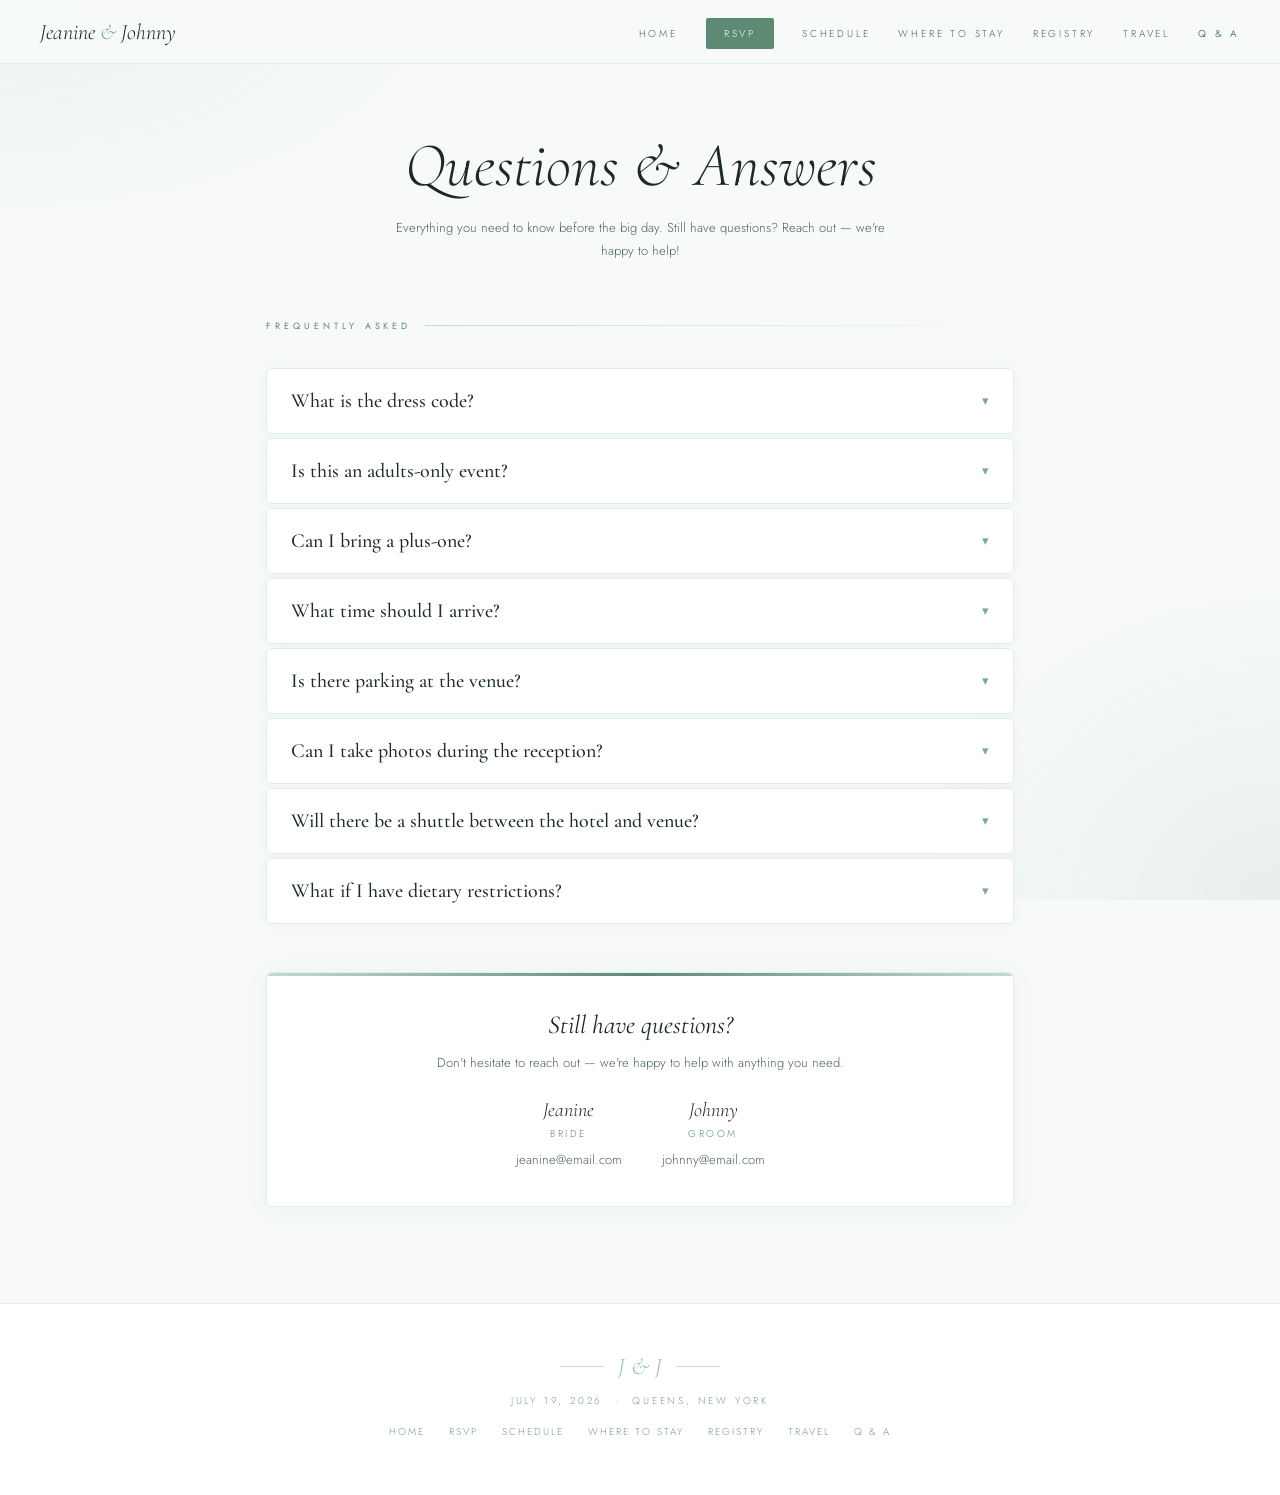
==== qa.html @ b4da9b95 "Add files via upload" ====
<!DOCTYPE html>
<html lang="en">
<head>
<meta charset="UTF-8">
<meta name="viewport" content="width=device-width, initial-scale=1.0">
<title>Q&amp;A — Jeanine & Johnny</title>
<link href="https://fonts.googleapis.com/css2?family=Cormorant+Garamond:ital,wght@0,300;0,400;0,500;1,300;1,400;1,500&family=Cinzel:wght@400;500&family=Jost:wght@300;400;500&display=swap" rel="stylesheet">
<link rel="stylesheet" href="style.css">
</head>
<body>

<nav class="nav">
  <a class="nav-logo" href="index.html">Jeanine <span>&</span> Johnny</a>
  <ul class="nav-links" id="navLinks">
    <li><a href="index.html">Home</a></li>
    <li><a href="rsvp.html" class="nav-rsvp-btn">RSVP</a></li>
    <li><a href="schedule.html">Schedule</a></li>
    <li><a href="stay.html">Where to Stay</a></li>
    <li><a href="registry.html">Registry</a></li>
    <li><a href="travel.html">Travel</a></li>
    <li><a href="qa.html" class="active">Q &amp; A</a></li>
  </ul>
  <button class="nav-toggle" onclick="toggleNav()" aria-label="Menu">
    <span></span><span></span><span></span>
  </button>
</nav>

<div class="page-wrap">
<div class="inner">

  <div class="page-header anim">
    <h1>Questions &amp; Answers</h1>
    <p>Everything you need to know before the big day. Still have questions? Reach out — we're happy to help!</p>
  </div>

  <p class="sec-label">Frequently Asked</p>

  <div class="qa-list anim anim-d1">

    <div class="qa-item">
      <button class="qa-q" onclick="toggleQA(this)">
        What is the dress code?
        <span class="qa-chevron">▾</span>
      </button>
      <div class="qa-a">Cocktail attire. Think elegant and celebratory — suits, dresses, or dressy separates are all perfect. We encourage you to dress up and celebrate with us!</div>
    </div>

    <div class="qa-item">
      <button class="qa-q" onclick="toggleQA(this)">
        Is this an adults-only event?
        <span class="qa-chevron">▾</span>
      </button>
      <div class="qa-a">Yes, this will be an adults-only reception. While we love your little ones, we ask that guests make childcare arrangements for the evening so everyone can fully enjoy the celebration.</div>
    </div>

    <div class="qa-item">
      <button class="qa-q" onclick="toggleQA(this)">
        Can I bring a plus-one?
        <span class="qa-chevron">▾</span>
      </button>
      <div class="qa-a">Due to venue capacity, we are only able to accommodate guests who are listed on the invitation. If you have questions about your invitation, please reach out to us directly.</div>
    </div>

    <div class="qa-item">
      <button class="qa-q" onclick="toggleQA(this)">
        What time should I arrive?
        <span class="qa-chevron">▾</span>
      </button>
      <div class="qa-a">Cocktail hour begins at 5:30 PM. We suggest arriving a few minutes early to park and get settled before the fun begins!</div>
    </div>

    <div class="qa-item">
      <button class="qa-q" onclick="toggleQA(this)">
        Is there parking at the venue?
        <span class="qa-chevron">▾</span>
      </button>
      <div class="qa-a">Yes! Russo's on the Bay has ample complimentary parking on-site. Valet service may also be available — we'll update this page with details closer to the date.</div>
    </div>

    <div class="qa-item">
      <button class="qa-q" onclick="toggleQA(this)">
        Can I take photos during the reception?
        <span class="qa-chevron">▾</span>
      </button>
      <div class="qa-a">Absolutely! We would love for you to capture memories and share them with us. We'll be setting up a way for guests to share photos after the wedding — stay tuned for details.</div>
    </div>

    <div class="qa-item">
      <button class="qa-q" onclick="toggleQA(this)">
        Will there be a shuttle between the hotel and venue?
        <span class="qa-chevron">▾</span>
      </button>
      <div class="qa-a">We're looking into shuttle arrangements between the Hyatt and Russo's on the Bay and will update this page as soon as details are confirmed. In the meantime, Uber and Lyft are very reliable in the area.</div>
    </div>

    <div class="qa-item">
      <button class="qa-q" onclick="toggleQA(this)">
        What if I have dietary restrictions?
        <span class="qa-chevron">▾</span>
      </button>
      <div class="qa-a">Please note any dietary restrictions or allergies in your RSVP form and we will do our best to accommodate you. Don't hesitate to reach out if you have specific concerns.</div>
    </div>

  </div>

  <div class="card anim anim-d2" style="text-align:center;padding:36px 32px;">
    <h3 style="font-family:'Cormorant Garamond',serif;font-size:26px;font-weight:400;font-style:italic;color:var(--text-dark);margin-bottom:12px;">Still have questions?</h3>
    <p style="font-size:13px;color:var(--text-mid);line-height:1.75;margin-bottom:24px;">Don't hesitate to reach out — we're happy to help with anything you need.</p>
    <div style="display:flex;justify-content:center;gap:40px;flex-wrap:wrap;">
      <div style="text-align:center;">
        <span style="font-family:'Cormorant Garamond',serif;font-size:20px;font-style:italic;color:var(--text-dark);display:block;margin-bottom:4px;">Jeanine</span>
        <span style="font-size:10px;letter-spacing:.25em;text-transform:uppercase;color:var(--eucalyptus);display:block;margin-bottom:6px;">Bride</span>
        <!-- Replace with real email -->
        <a href="mailto:jeanine@email.com" style="font-size:13px;color:var(--text-mid);text-decoration:none;">jeanine@email.com</a>
      </div>
      <div style="text-align:center;">
        <span style="font-family:'Cormorant Garamond',serif;font-size:20px;font-style:italic;color:var(--text-dark);display:block;margin-bottom:4px;">Johnny</span>
        <span style="font-size:10px;letter-spacing:.25em;text-transform:uppercase;color:var(--eucalyptus);display:block;margin-bottom:6px;">Groom</span>
        <!-- Replace with real email -->
        <a href="mailto:johnny@email.com" style="font-size:13px;color:var(--text-mid);text-decoration:none;">johnny@email.com</a>
      </div>
    </div>
  </div>

</div>
</div>

<footer class="site-footer">
  <div class="footer-mark">
    <div class="footer-line"></div>
    <span class="footer-initials">J &amp; J</span>
    <div class="footer-line"></div>
  </div>
  <p class="footer-text">July 19, 2026 &nbsp;·&nbsp; Queens, New York</p>
  <div class="footer-links">
    <a href="index.html">Home</a>
    <a href="rsvp.html">RSVP</a>
    <a href="schedule.html">Schedule</a>
    <a href="stay.html">Where to Stay</a>
    <a href="registry.html">Registry</a>
    <a href="travel.html">Travel</a>
    <a href="qa.html">Q &amp; A</a>
  </div>
</footer>

<script>
function toggleNav(){document.getElementById('navLinks').classList.toggle('open');}
function toggleQA(btn) {
  const item = btn.closest('.qa-item');
  const wasOpen = item.classList.contains('open');
  document.querySelectorAll('.qa-item').forEach(i => i.classList.remove('open'));
  if (!wasOpen) item.classList.add('open');
}
</script>
</body>
</html>
---- style.css ----
/* ═══════════════════════════════════════
   TOKENS & RESET
═══════════════════════════════════════ */
*, *::before, *::after { box-sizing: border-box; margin: 0; padding: 0; }
html { scroll-behavior: smooth; }

:root {
  --white:            #ffffff;
  --off-white:        #f7faf8;
  --eucalyptus:       #5c8a72;
  --eucalyptus-light: #7aab8f;
  --eucalyptus-pale:  #c4dbd0;
  --eucalyptus-mist:  #e4eeea;
  --eucalyptus-deep:  #3b6650;
  --willow:           #a3c4b0;
  --moss:             #8fb09a;
  --pewter:           #6e8c7c;
  --text-dark:        #1c2b22;
  --text-mid:         #4a6357;
  --text-light:       #7a9e8c;
  --nav-h:            64px;
}

body {
  background: var(--off-white);
  color: var(--text-dark);
  font-family: 'Jost', sans-serif;
  font-weight: 300;
  overflow-x: hidden;
  min-height: 100vh;
}

body::before {
  content: '';
  position: fixed;
  inset: 0;
  background:
    radial-gradient(ellipse 65% 45% at 0% 0%, rgba(92,138,114,0.07) 0%, transparent 55%),
    radial-gradient(ellipse 55% 65% at 100% 100%, rgba(92,138,114,0.09) 0%, transparent 55%);
  pointer-events: none;
  z-index: 0;
}

/* ═══════════════════════════════════════
   NAV
═══════════════════════════════════════ */
.nav {
  position: fixed;
  top: 0; left: 0; right: 0;
  height: var(--nav-h);
  background: rgba(247,250,248,0.95);
  backdrop-filter: blur(12px);
  border-bottom: 1px solid var(--eucalyptus-mist);
  display: flex;
  align-items: center;
  justify-content: space-between;
  padding: 0 40px;
  z-index: 100;
}
.nav-logo {
  font-family: 'Cormorant Garamond', serif;
  font-style: italic;
  font-size: 22px;
  color: var(--text-dark);
  text-decoration: none;
}
.nav-logo span { color: var(--eucalyptus-light); }
.nav-links {
  display: flex;
  gap: 28px;
  list-style: none;
  align-items: center;
}
.nav-links a {
  font-size: 10px;
  letter-spacing: 0.28em;
  text-transform: uppercase;
  color: var(--text-mid);
  text-decoration: none;
  transition: color 0.2s;
}
.nav-links a:hover { color: var(--eucalyptus); }
.nav-links a.active { color: var(--eucalyptus); font-weight: 400; }
.nav-rsvp-btn {
  background: var(--eucalyptus) !important;
  color: var(--white) !important;
  padding: 8px 18px !important;
  border-radius: 2px;
  transition: background 0.2s !important;
  letter-spacing: 0.28em;
}
.nav-rsvp-btn:hover { background: var(--eucalyptus-deep) !important; }

.nav-toggle {
  display: none;
  flex-direction: column;
  gap: 5px;
  cursor: pointer;
  background: none;
  border: none;
  padding: 4px;
}
.nav-toggle span { display: block; width: 22px; height: 1.5px; background: var(--text-dark); transition: all 0.3s; }

/* ═══════════════════════════════════════
   SHARED LAYOUT
═══════════════════════════════════════ */
.page-wrap {
  position: relative;
  z-index: 1;
  padding-top: var(--nav-h);
}
.inner {
  max-width: 820px;
  margin: 0 auto;
  padding: 64px 36px 96px;
}

.sec-label {
  font-size: 9px;
  font-weight: 400;
  letter-spacing: 0.44em;
  text-transform: uppercase;
  color: var(--eucalyptus);
  margin-bottom: 36px;
  display: flex;
  align-items: center;
  gap: 14px;
}
.sec-label::after {
  content: '';
  flex: 1;
  height: 1px;
  background: linear-gradient(to right, var(--eucalyptus-pale), transparent);
}

.ornament-divider {
  display: flex;
  align-items: center;
  gap: 14px;
  margin: 0 auto;
}
.ornament-divider::before { content:''; flex:1; height:1px; background: linear-gradient(to right, transparent, var(--eucalyptus-pale)); }
.ornament-divider::after  { content:''; flex:1; height:1px; background: linear-gradient(to left,  transparent, var(--eucalyptus-pale)); }
.ornament-divider .orn { font-family:'Cormorant Garamond',serif; font-size:18px; color:var(--eucalyptus-light); opacity:.8; }

/* ═══════════════════════════════════════
   CARDS
═══════════════════════════════════════ */
.card {
  background: var(--white);
  border: 1px solid var(--eucalyptus-mist);
  border-radius: 6px;
  padding: 28px 24px;
  position: relative;
  overflow: hidden;
  box-shadow: 0 2px 24px rgba(92,138,114,0.07);
}
.card::before {
  content:'';
  position:absolute;
  top:0; left:0; right:0;
  height:3px;
  background: linear-gradient(to right, var(--eucalyptus-pale), var(--eucalyptus), var(--eucalyptus-pale));
}
.card-icon { font-size:22px; margin-bottom:12px; display:block; }
.card-title { font-family:'Cormorant Garamond',serif; font-size:21px; font-weight:500; margin-bottom:10px; color:var(--text-dark); }
.card-text { font-size:13px; line-height:1.78; color:var(--text-mid); }
.card-text strong { font-weight:400; color:var(--eucalyptus-deep); font-style:italic; }
.card-note { margin-top:10px; font-size:11.5px; font-style:italic; color:var(--text-light); }

/* ═══════════════════════════════════════
   BUTTONS
═══════════════════════════════════════ */
.btn {
  display: inline-block;
  font-size: 10px;
  letter-spacing: 0.3em;
  text-transform: uppercase;
  background: var(--eucalyptus);
  color: var(--white);
  padding: 13px 32px;
  border-radius: 2px;
  border: none;
  cursor: pointer;
  text-decoration: none;
  transition: background 0.2s, transform 0.15s;
  font-family: 'Jost', sans-serif;
}
.btn:hover { background: var(--eucalyptus-deep); transform: translateY(-1px); }
.btn-outline {
  background: transparent;
  border: 1px solid var(--eucalyptus-pale);
  color: var(--eucalyptus);
}
.btn-outline:hover { background: var(--eucalyptus-mist); }

/* ═══════════════════════════════════════
   FOOTER
═══════════════════════════════════════ */
.site-footer {
  text-align: center;
  padding: 48px 36px 56px;
  border-top: 1px solid var(--eucalyptus-mist);
  background: var(--white);
  position: relative;
  z-index: 1;
}
.footer-mark { display:flex; align-items:center; justify-content:center; gap:14px; margin-bottom:12px; }
.footer-line  { width:44px; height:1px; background:var(--eucalyptus-pale); }
.footer-initials { font-family:'Cormorant Garamond',serif; font-style:italic; font-size:24px; color:var(--eucalyptus-light); opacity:.75; }
.footer-text { font-size:10px; letter-spacing:.28em; text-transform:uppercase; color:var(--text-light); margin-bottom:16px; }
.footer-links { display:flex; justify-content:center; gap:24px; flex-wrap:wrap; }
.footer-links a { font-size:10px; letter-spacing:.2em; text-transform:uppercase; color:var(--text-light); text-decoration:none; transition:color .2s; }
.footer-links a:hover { color:var(--eucalyptus); }

/* ═══════════════════════════════════════
   ANIMATIONS
═══════════════════════════════════════ */
@keyframes fadeUp {
  from { opacity:0; transform:translateY(20px); }
  to   { opacity:1; transform:translateY(0); }
}
.anim    { animation: fadeUp 0.8s ease both; }
.anim-d1 { animation-delay:.12s; }
.anim-d2 { animation-delay:.24s; }
.anim-d3 { animation-delay:.36s; }
.anim-d4 { animation-delay:.48s; }
.anim-d5 { animation-delay:.60s; }

/* ═══════════════════════════════════════
   TIMELINE
═══════════════════════════════════════ */
.timeline { position:relative; margin-bottom:64px; }
.timeline::before {
  content:'';
  position:absolute; left:116px; top:0; bottom:0;
  width:1px;
  background:linear-gradient(to bottom, transparent, var(--eucalyptus-pale) 8%, var(--eucalyptus-pale) 92%, transparent);
}
.tl-item { display:flex; align-items:flex-start; margin-bottom:44px; }
.tl-time { width:104px; padding-right:12px; text-align:right; flex-shrink:0; padding-top:3px; }
.t-main { font-family:'Cormorant Garamond',serif; font-size:20px; color:var(--eucalyptus); display:block; line-height:1; }
.t-sub  { font-size:9px; letter-spacing:.15em; text-transform:uppercase; color:var(--text-light); display:block; margin-top:3px; }
.tl-dot { width:25px; flex-shrink:0; display:flex; justify-content:center; padding-top:7px; position:relative; z-index:1; }
.dot    { width:9px; height:9px; border-radius:50%; background:var(--white); border:1.5px solid var(--eucalyptus-light); box-shadow:0 0 0 3px rgba(92,138,114,0.12); }
.tl-item.featured .dot { background:var(--eucalyptus); border-color:var(--eucalyptus); box-shadow:0 0 0 4px rgba(92,138,114,0.2); }
.tl-content { flex:1; padding-left:22px; }
.tl-tag { display:inline-block; font-size:9px; letter-spacing:.3em; text-transform:uppercase; color:var(--white); background:var(--moss); padding:3px 11px; border-radius:20px; margin-bottom:9px; }
.tl-title { font-family:'Cormorant Garamond',serif; font-size:25px; font-weight:500; line-height:1.2; margin-bottom:7px; color:var(--text-dark); }
.tl-item.featured .tl-title { font-size:29px; color:var(--eucalyptus-deep); }
.tl-desc  { font-size:13px; line-height:1.75; color:var(--text-mid); margin-bottom:10px; }
.tl-loc   { display:inline-flex; align-items:flex-start; gap:6px; font-size:12px; color:var(--pewter); line-height:1.55; }
.tl-loc svg { flex-shrink:0; margin-top:2px; }

/* ═══════════════════════════════════════
   RSVP FORM
═══════════════════════════════════════ */
.rsvp-wrap { max-width:600px; margin:0 auto; padding:64px 36px 96px; }
.rsvp-header { text-align:center; margin-bottom:52px; }
.rsvp-header h1 { font-family:'Cormorant Garamond',serif; font-size:clamp(42px,8vw,62px); font-weight:300; font-style:italic; color:var(--text-dark); margin-bottom:16px; }
.rsvp-header p { font-size:13px; line-height:1.75; color:var(--text-mid); }
.rsvp-header .deadline { display:inline-block; margin-top:14px; font-family:'Cinzel',serif; font-size:11px; letter-spacing:.2em; color:var(--eucalyptus-deep); background:var(--eucalyptus-mist); padding:6px 16px; border-radius:2px; }

.rsvp-form { display:flex; flex-direction:column; gap:22px; }
.form-group { display:flex; flex-direction:column; gap:7px; }
.form-group label { font-size:9px; letter-spacing:.35em; text-transform:uppercase; color:var(--eucalyptus); }
.form-group input,
.form-group select,
.form-group textarea {
  width:100%; padding:13px 16px;
  border:1px solid var(--eucalyptus-pale);
  border-radius:4px;
  background:var(--white);
  font-family:'Jost',sans-serif;
  font-size:14px; font-weight:300;
  color:var(--text-dark);
  outline:none;
  transition:border-color .2s, box-shadow .2s;
  appearance:none;
  -webkit-appearance:none;
}
.form-group input:focus,
.form-group select:focus,
.form-group textarea:focus { border-color:var(--eucalyptus-light); box-shadow:0 0 0 3px rgba(92,138,114,0.1); }
.form-group textarea { resize:vertical; min-height:90px; }
.form-row { display:grid; grid-template-columns:1fr 1fr; gap:16px; }
.form-hint { font-size:11px; color:var(--text-light); font-style:italic; }

.radio-group { display:flex; gap:14px; flex-wrap:wrap; }
.radio-option { display:flex; align-items:center; gap:9px; padding:11px 20px; border:1px solid var(--eucalyptus-pale); border-radius:4px; cursor:pointer; font-size:13px; color:var(--text-mid); transition:all .2s; user-select:none; background:var(--white); }
.radio-option input[type=radio] { display:none; }
.radio-option.selected { border-color:var(--eucalyptus); background:var(--eucalyptus-mist); color:var(--eucalyptus-deep); }
.radio-dot { width:10px; height:10px; border-radius:50%; border:1.5px solid var(--eucalyptus-pale); flex-shrink:0; transition:all .2s; }
.radio-option.selected .radio-dot { background:var(--eucalyptus); border-color:var(--eucalyptus); }

.guest-fields { display:none; flex-direction:column; gap:22px; }
.guest-fields.visible { display:flex; }
.rsvp-submit-row { text-align:center; padding-top:8px; }
.rsvp-submit-row .btn { width:100%; padding:16px; font-size:11px; letter-spacing:.35em; }

.rsvp-success { display:none; text-align:center; padding:60px 20px; }
.rsvp-success.visible { display:block; }
.rsvp-success .success-icon { font-size:48px; margin-bottom:24px; }
.rsvp-success h2 { font-family:'Cormorant Garamond',serif; font-size:36px; font-style:italic; font-weight:300; color:var(--text-dark); margin-bottom:14px; }
.rsvp-success p { font-size:14px; color:var(--text-mid); line-height:1.75; }

/* ═══════════════════════════════════════
   Q&A
═══════════════════════════════════════ */
.qa-list { display:flex; flex-direction:column; gap:4px; margin-bottom:48px; }
.qa-item { background:var(--white); border:1px solid var(--eucalyptus-mist); border-radius:6px; overflow:hidden; box-shadow:0 1px 12px rgba(92,138,114,0.05); }
.qa-q { width:100%; text-align:left; padding:20px 24px; background:none; border:none; cursor:pointer; display:flex; justify-content:space-between; align-items:center; gap:16px; font-family:'Cormorant Garamond',serif; font-size:20px; font-weight:500; color:var(--text-dark); transition:color .2s; }
.qa-q:hover { color:var(--eucalyptus-deep); }
.qa-chevron { font-size:13px; color:var(--eucalyptus-light); transition:transform .3s; flex-shrink:0; }
.qa-item.open .qa-chevron { transform:rotate(180deg); }
.qa-a { max-height:0; overflow:hidden; transition:max-height .35s ease, padding .35s ease; padding:0 24px; font-size:13.5px; line-height:1.8; color:var(--text-mid); }
.qa-item.open .qa-a { max-height:300px; padding:0 24px 20px; }

/* ═══════════════════════════════════════
   PAGE HEADERS
═══════════════════════════════════════ */
.page-header { text-align:center; margin-bottom:56px; }
.page-header h1 { font-family:'Cormorant Garamond',serif; font-size:clamp(40px,7vw,62px); font-weight:300; font-style:italic; color:var(--text-dark); margin-bottom:14px; }
.page-header p { font-size:13px; line-height:1.75; color:var(--text-mid); max-width:520px; margin:0 auto; }

/* ═══════════════════════════════════════
   STAY PAGE
═══════════════════════════════════════ */
.stay-featured { background:var(--white); border:1px solid var(--eucalyptus-mist); border-radius:8px; padding:36px 32px; position:relative; overflow:hidden; box-shadow:0 4px 32px rgba(92,138,114,0.09); margin-bottom:32px; }
.stay-featured::before { content:''; position:absolute; top:0; left:0; right:0; height:4px; background:linear-gradient(to right, var(--eucalyptus-pale), var(--eucalyptus), var(--eucalyptus-pale)); }
.stay-badge { display:inline-block; font-size:9px; letter-spacing:.35em; text-transform:uppercase; color:var(--white); background:var(--eucalyptus); padding:4px 12px; border-radius:20px; margin-bottom:12px; }
.stay-featured h2 { font-family:'Cormorant Garamond',serif; font-size:28px; font-weight:500; color:var(--text-dark); margin-bottom:8px; }
.stay-address { font-size:13px; color:var(--text-mid); line-height:1.65; margin-bottom:14px; }
.stay-perks { list-style:none; display:flex; flex-direction:column; gap:7px; margin-bottom:20px; }
.stay-perks li { font-size:13px; color:var(--text-mid); display:flex; align-items:center; gap:9px; }
.stay-perks li::before { content:''; width:5px; height:5px; border-radius:50%; background:var(--eucalyptus-light); flex-shrink:0; }
.stay-alt-grid { display:grid; grid-template-columns:1fr 1fr; gap:18px; margin-bottom:32px; }
.stay-alt-card { background:var(--white); border:1px solid var(--eucalyptus-mist); border-radius:6px; padding:24px 22px; box-shadow:0 2px 16px rgba(92,138,114,0.06); }
.stay-alt-card h3 { font-family:'Cormorant Garamond',serif; font-size:20px; font-weight:500; color:var(--text-dark); margin-bottom:6px; }
.stay-alt-card .stay-dist { font-size:10px; letter-spacing:.2em; text-transform:uppercase; color:var(--eucalyptus); margin-bottom:10px; display:block; }
.stay-alt-card p { font-size:12.5px; color:var(--text-mid); line-height:1.7; }
.info-note { background:var(--eucalyptus-mist); border:1px solid var(--eucalyptus-pale); border-radius:6px; padding:20px 24px; font-size:13px; line-height:1.75; color:var(--text-mid); display:flex; gap:14px; align-items:flex-start; }
.info-note-icon { font-size:20px; flex-shrink:0; margin-top:1px; }

/* ═══════════════════════════════════════
   REGISTRY
═══════════════════════════════════════ */
.registry-note { background:var(--eucalyptus-mist); border-left:3px solid var(--eucalyptus); border-radius:0 4px 4px 0; padding:18px 22px; font-size:13px; line-height:1.75; color:var(--text-mid); margin-bottom:36px; font-style:italic; }
.registry-grid { display:grid; grid-template-columns:repeat(3,1fr); gap:20px; margin-bottom:40px; }
.registry-card { background:var(--white); border:1px solid var(--eucalyptus-mist); border-radius:6px; padding:32px 22px; text-align:center; box-shadow:0 2px 20px rgba(92,138,114,0.06); display:flex; flex-direction:column; align-items:center; gap:14px; transition:transform .2s, box-shadow .2s; }
.registry-card:hover { transform:translateY(-3px); box-shadow:0 6px 32px rgba(92,138,114,0.12); }
.registry-card .reg-logo { font-size:32px; }
.registry-card h3 { font-family:'Cormorant Garamond',serif; font-size:20px; font-weight:500; color:var(--text-dark); }
.registry-card p { font-size:12.5px; color:var(--text-mid); line-height:1.7; }
.registry-cash { background:var(--white); border:1px solid var(--eucalyptus-mist); border-radius:6px; padding:32px; display:grid; grid-template-columns:1fr 1fr; gap:28px; align-items:center; box-shadow:0 2px 20px rgba(92,138,114,0.06); }
.registry-cash h3 { font-family:'Cormorant Garamond',serif; font-size:24px; font-weight:500; color:var(--text-dark); margin-bottom:10px; }
.registry-cash p { font-size:13px; color:var(--text-mid); line-height:1.75; }
.registry-cash-visual { display:flex; justify-content:center; align-items:center; font-size:56px; opacity:.6; }

/* ═══════════════════════════════════════
   TRAVEL
═══════════════════════════════════════ */
.travel-venues { display:grid; grid-template-columns:1fr 1fr; gap:20px; margin-bottom:36px; }
.venue-card { background:var(--white); border:1px solid var(--eucalyptus-mist); border-radius:6px; padding:28px 24px; box-shadow:0 2px 20px rgba(92,138,114,0.06); position:relative; overflow:hidden; }
.venue-card::before { content:''; position:absolute; top:0; left:0; right:0; height:3px; background:linear-gradient(to right, var(--eucalyptus-pale), var(--eucalyptus), var(--eucalyptus-pale)); }
.venue-card .venue-type { font-size:9px; letter-spacing:.35em; text-transform:uppercase; color:var(--eucalyptus); margin-bottom:8px; display:block; }
.venue-card h3 { font-family:'Cormorant Garamond',serif; font-size:21px; font-weight:500; color:var(--text-dark); margin-bottom:8px; }
.venue-card address { font-style:normal; font-size:12.5px; color:var(--text-mid); line-height:1.7; margin-bottom:14px; }
.travel-grid { display:grid; grid-template-columns:1fr 1fr; gap:20px; margin-bottom:36px; }
.travel-card { background:var(--white); border:1px solid var(--eucalyptus-mist); border-radius:6px; padding:26px 22px; box-shadow:0 2px 16px rgba(92,138,114,0.06); }
.travel-card .t-icon { font-size:28px; margin-bottom:12px; display:block; }
.travel-card h3 { font-family:'Cormorant Garamond',serif; font-size:20px; font-weight:500; color:var(--text-dark); margin-bottom:10px; }
.travel-card p { font-size:13px; color:var(--text-mid); line-height:1.75; }
.travel-card ul { padding-left:0; list-style:none; display:flex; flex-direction:column; gap:6px; margin-top:10px; }
.travel-card ul li { font-size:12.5px; color:var(--text-mid); padding-left:16px; position:relative; }
.travel-card ul li::before { content:''; position:absolute; left:0; top:7px; width:5px; height:5px; border-radius:50%; background:var(--eucalyptus-light); }

/* ═══════════════════════════════════════
   HOME SPECIFIC
═══════════════════════════════════════ */
.home-hero { min-height: calc(100vh - var(--nav-h)); display:flex; flex-direction:column; align-items:center; justify-content:center; text-align:center; padding:60px 36px; position:relative; }
.home-eyebrow { font-size:10px; letter-spacing:.42em; text-transform:uppercase; color:var(--eucalyptus); margin-bottom:24px; }
.home-names { font-family:'Cormorant Garamond',serif; font-size:clamp(60px,13vw,110px); font-weight:300; font-style:italic; line-height:1.0; color:var(--text-dark); margin-bottom:6px; }
.home-amp { color:var(--eucalyptus-light); font-size:1.1em; display:block; line-height:.9; }
.home-date { font-family:'Cinzel',serif; font-size:13px; letter-spacing:.22em; color:var(--text-mid); margin-bottom:8px; }
.home-venue { font-size:12px; letter-spacing:.12em; color:var(--text-light); margin-bottom:40px; }
.home-cta-row { display:flex; gap:14px; justify-content:center; flex-wrap:wrap; }
.home-details { display:grid; grid-template-columns:repeat(3,1fr); gap:20px; max-width:820px; margin:0 auto; padding:64px 36px 80px; }
.home-detail-card { background:var(--white); border:1px solid var(--eucalyptus-mist); border-radius:6px; padding:28px 22px; text-align:center; box-shadow:0 2px 20px rgba(92,138,114,0.06); }
.home-detail-card .icon { font-size:26px; margin-bottom:14px; }
.home-detail-card h3 { font-family:'Cormorant Garamond',serif; font-size:18px; font-weight:500; color:var(--text-dark); margin-bottom:8px; }
.home-detail-card p { font-size:12.5px; line-height:1.7; color:var(--text-mid); }
.home-detail-card a { display:inline-block; margin-top:12px; font-size:9px; letter-spacing:.3em; text-transform:uppercase; color:var(--eucalyptus); text-decoration:none; border-bottom:1px solid var(--eucalyptus-pale); padding-bottom:2px; transition:color .2s, border-color .2s; }
.home-detail-card a:hover { color:var(--eucalyptus-deep); border-color:var(--eucalyptus); }
.home-countdown { text-align:center; padding:56px 36px; background:var(--white); border-top:1px solid var(--eucalyptus-mist); border-bottom:1px solid var(--eucalyptus-mist); position:relative; z-index:1; }
.home-countdown h2 { font-family:'Cormorant Garamond',serif; font-size:14px; font-weight:400; letter-spacing:.3em; text-transform:uppercase; color:var(--eucalyptus); margin-bottom:32px; }
.countdown-row { display:flex; justify-content:center; gap:40px; flex-wrap:wrap; align-items:center; }
.countdown-unit { text-align:center; }
.countdown-num { font-family:'Cormorant Garamond',serif; font-size:clamp(42px,7vw,64px); font-weight:300; line-height:1; color:var(--eucalyptus-deep); display:block; }
.countdown-lbl { font-size:9px; letter-spacing:.3em; text-transform:uppercase; color:var(--text-light); margin-top:6px; display:block; }
.countdown-sep { font-family:'Cormorant Garamond',serif; font-size:48px; color:var(--eucalyptus-pale); line-height:1; }

/* ═══════════════════════════════════════
   RESPONSIVE
═══════════════════════════════════════ */
@media (max-width: 720px) {
  .nav { padding: 0 20px; }
  .nav-links { display:none; flex-direction:column; position:fixed; top:var(--nav-h); left:0; right:0; background:var(--white); padding:24px 28px 32px; gap:18px; border-bottom:1px solid var(--eucalyptus-mist); box-shadow:0 8px 32px rgba(0,0,0,0.07); z-index:99; }
  .nav-links.open { display:flex; }
  .nav-toggle { display:flex; }
  .nav-rsvp-btn { padding:6px 14px !important; }
  .home-details, .registry-grid { grid-template-columns:1fr; }
  .travel-venues, .travel-grid, .stay-alt-grid, .registry-cash { grid-template-columns:1fr; }
  .form-row { grid-template-columns:1fr; }
  .timeline::before { left:80px; }
  .tl-time { width:68px; }
  .tl-time .t-main { font-size:16px; }
  .inner, .rsvp-wrap { padding:40px 20px 72px; }
  .registry-cash-visual { display:none; }
}
@media (max-width: 480px) {
  .registry-grid { grid-template-columns:1fr; }
}
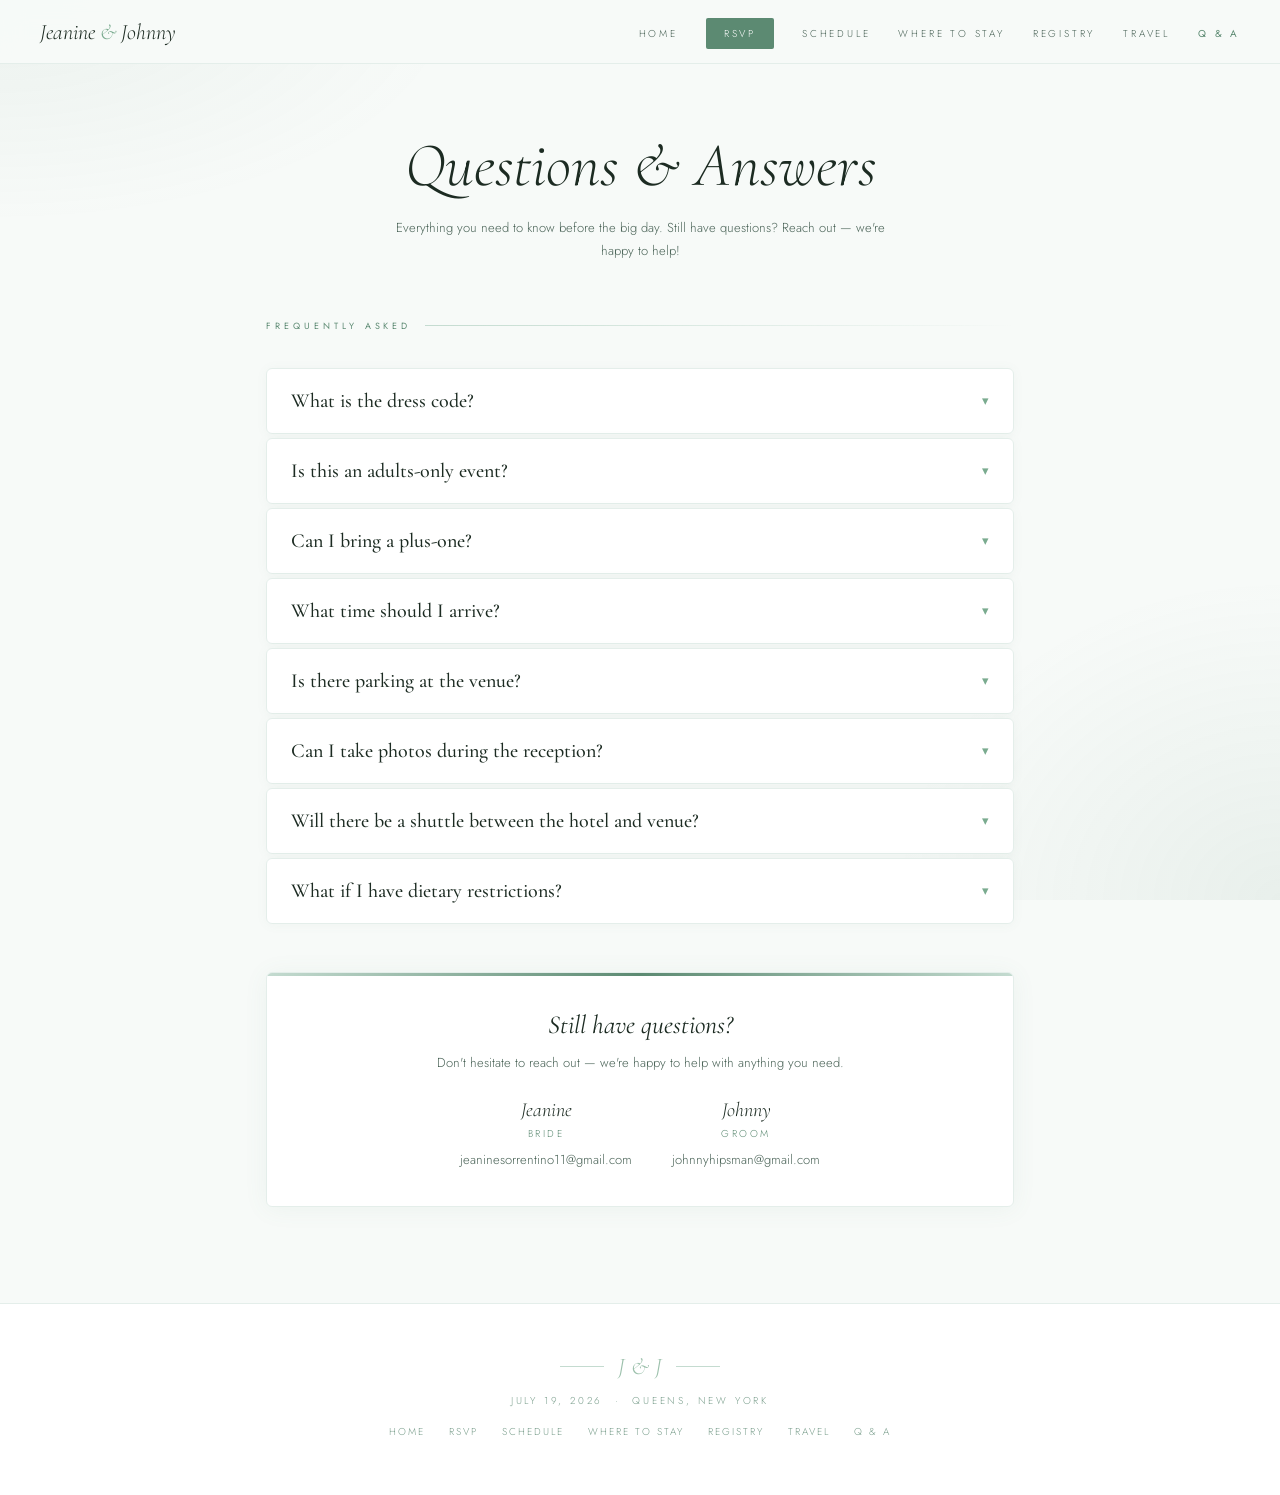
==== commit f808976a: "update" ====
--- a/qa.html
+++ b/qa.html
@@ -111,13 +111,13 @@
         <span style="font-family:'Cormorant Garamond',serif;font-size:20px;font-style:italic;color:var(--text-dark);display:block;margin-bottom:4px;">Jeanine</span>
         <span style="font-size:10px;letter-spacing:.25em;text-transform:uppercase;color:var(--eucalyptus);display:block;margin-bottom:6px;">Bride</span>
         <!-- Replace with real email -->
-        <a href="mailto:jeanine@email.com" style="font-size:13px;color:var(--text-mid);text-decoration:none;">jeanine@email.com</a>
+        <a href="mailto:jeaninesorrentino11@gmail.com" style="font-size:13px;color:var(--text-mid);text-decoration:none;">jeaninesorrentino11@gmail.com</a>
       </div>
       <div style="text-align:center;">
         <span style="font-family:'Cormorant Garamond',serif;font-size:20px;font-style:italic;color:var(--text-dark);display:block;margin-bottom:4px;">Johnny</span>
         <span style="font-size:10px;letter-spacing:.25em;text-transform:uppercase;color:var(--eucalyptus);display:block;margin-bottom:6px;">Groom</span>
         <!-- Replace with real email -->
-        <a href="mailto:johnny@email.com" style="font-size:13px;color:var(--text-mid);text-decoration:none;">johnny@email.com</a>
+        <a href="mailto:johnnyhipsman@gmail.com" style="font-size:13px;color:var(--text-mid);text-decoration:none;">johnnyhipsman@gmail.com</a>
       </div>
     </div>
   </div>
